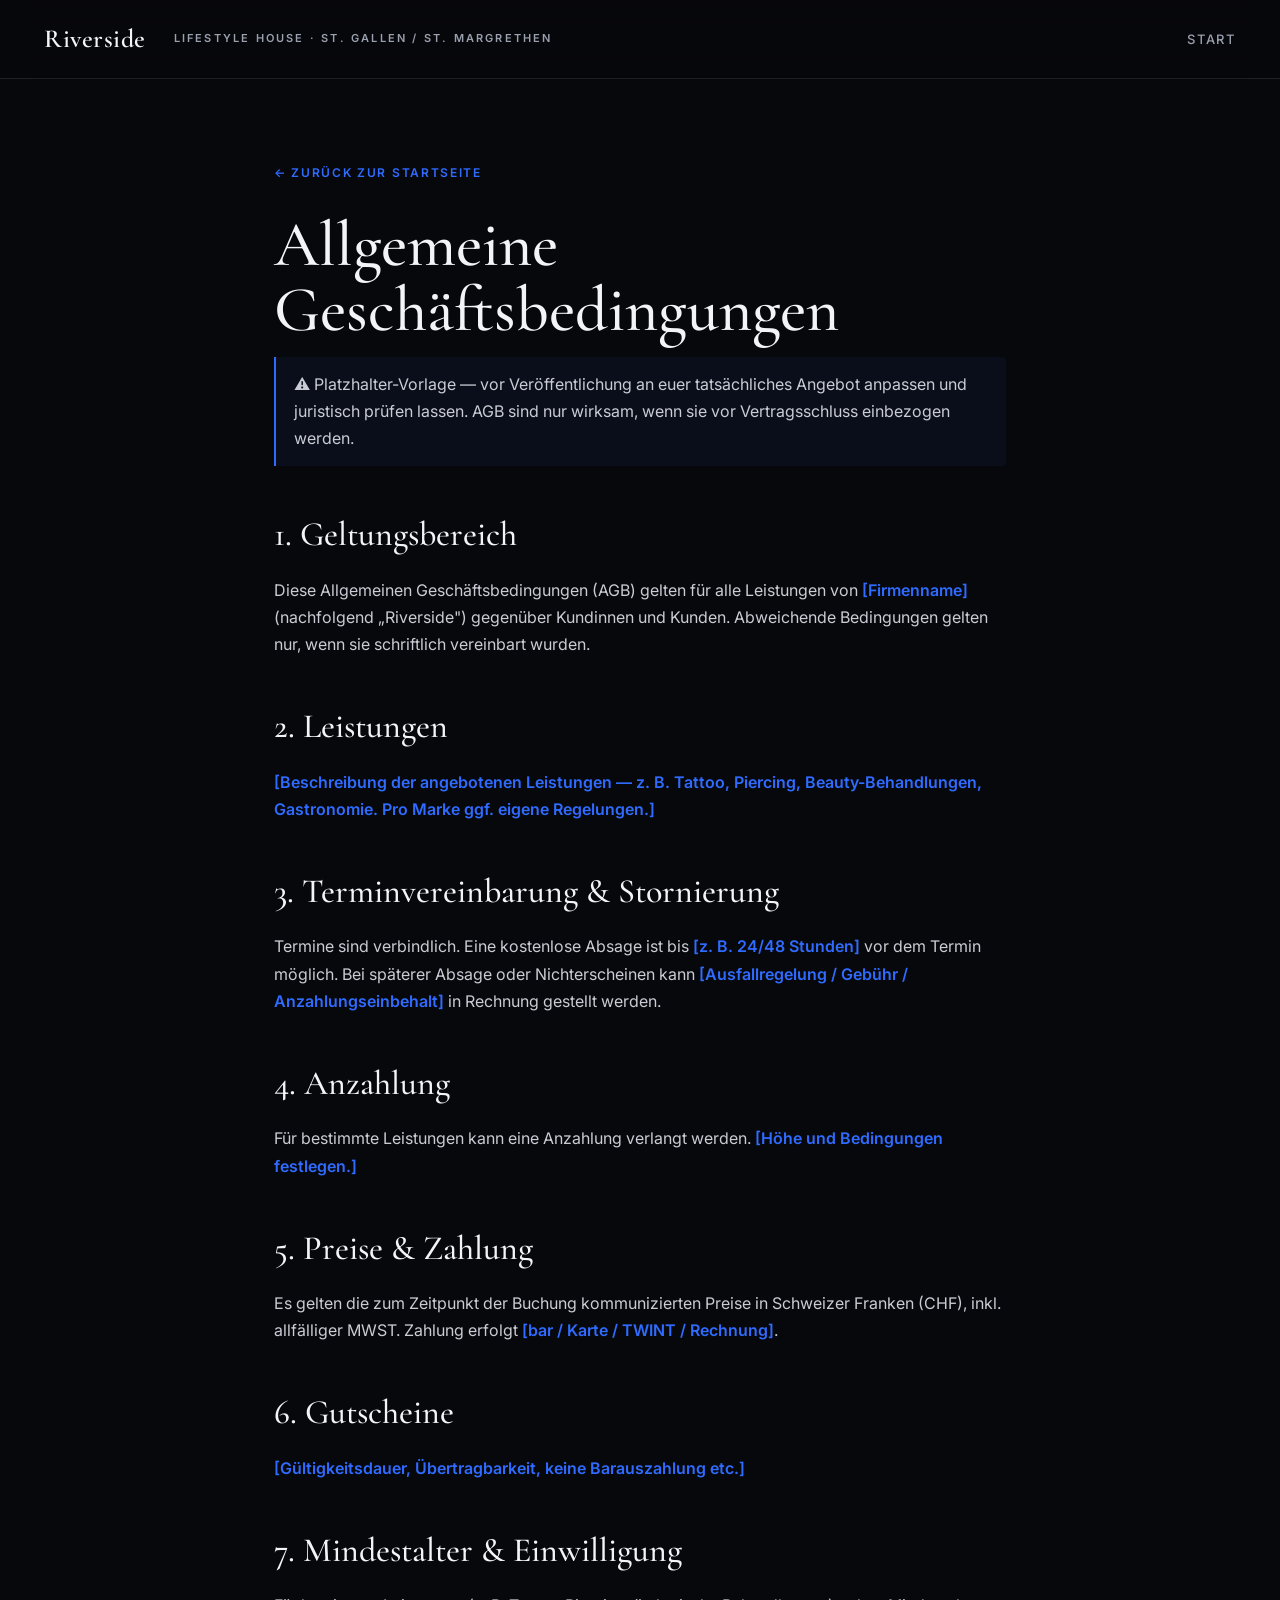
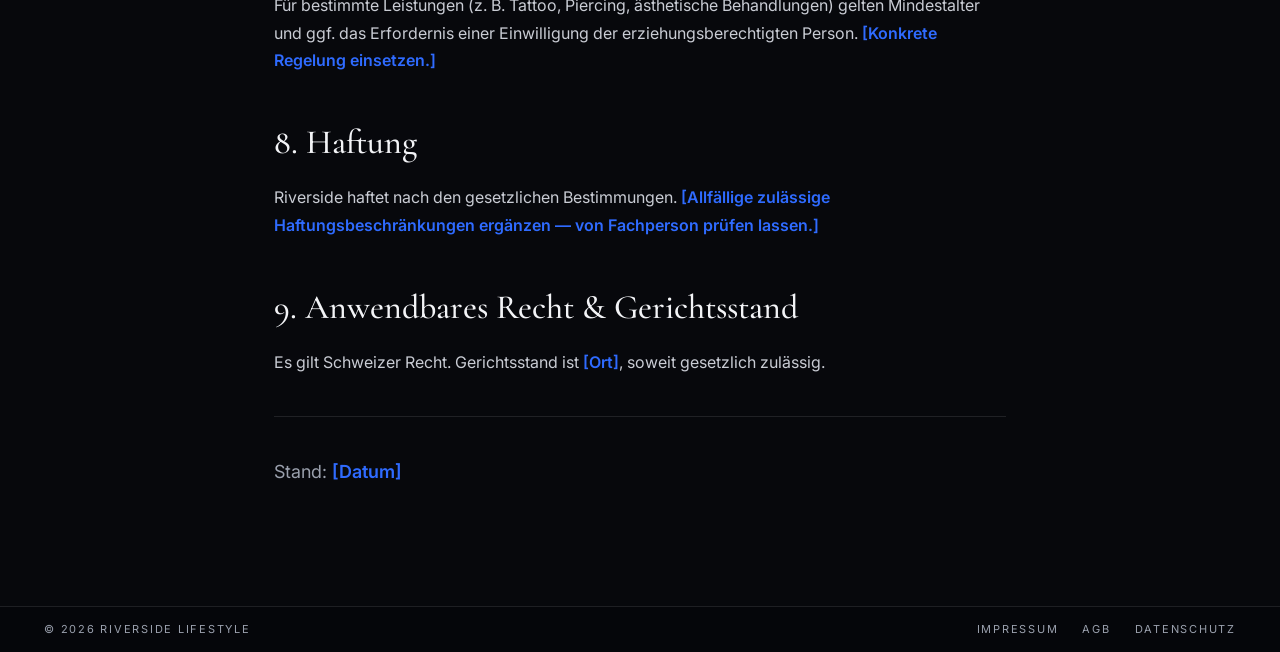
==== agb.html @ ca505436 "feat: Riverside Lifestyle hub portal with video panels and legal pages" ====
<!DOCTYPE html>
<html lang="de">
<head>
<meta charset="UTF-8">
<meta name="viewport" content="width=device-width, initial-scale=1.0">
<title>AGB — Riverside Lifestyle</title>
<meta name="robots" content="index,follow">
<link rel="icon" href="favicon.svg" type="image/svg+xml">
<link rel="preconnect" href="https://fonts.googleapis.com">
<link rel="preconnect" href="https://fonts.gstatic.com" crossorigin>
<link href="https://fonts.googleapis.com/css2?family=Cormorant+Garamond:ital,wght@0,400;0,500;0,600;1,500&family=Inter:wght@400;500;600&display=swap" rel="stylesheet">
<link rel="stylesheet" href="css/styles.css">
</head>
<body>

<nav class="nav">
  <div class="nav-in">
    <a class="brandmark" href="index.html">Riverside</a>
    <span class="nav-meta">Lifestyle House · St. Gallen / St. Margrethen</span>
    <div class="nav-links">
      <a href="index.html">Start</a>
    </div>
  </div>
</nav>

<main class="legal-page">
  <div class="legal-wrap">
    <a class="legal-back" href="index.html">← Zurück zur Startseite</a>
    <h1>Allgemeine Geschäftsbedingungen</h1>
    <p class="legal-note">⚠ Platzhalter-Vorlage — vor Veröffentlichung an euer tatsächliches Angebot anpassen und juristisch prüfen lassen. AGB sind nur wirksam, wenn sie vor Vertragsschluss einbezogen werden.</p>

    <h2>1. Geltungsbereich</h2>
    <p>Diese Allgemeinen Geschäftsbedingungen (AGB) gelten für alle Leistungen von <span class="todo">[Firmenname]</span> (nachfolgend „Riverside") gegenüber Kundinnen und Kunden. Abweichende Bedingungen gelten nur, wenn sie schriftlich vereinbart wurden.</p>

    <h2>2. Leistungen</h2>
    <p><span class="todo">[Beschreibung der angebotenen Leistungen — z. B. Tattoo, Piercing, Beauty-Behandlungen, Gastronomie. Pro Marke ggf. eigene Regelungen.]</span></p>

    <h2>3. Terminvereinbarung &amp; Stornierung</h2>
    <p>Termine sind verbindlich. Eine kostenlose Absage ist bis <span class="todo">[z. B. 24/48 Stunden]</span> vor dem Termin möglich. Bei späterer Absage oder Nichterscheinen kann <span class="todo">[Ausfallregelung / Gebühr / Anzahlungseinbehalt]</span> in Rechnung gestellt werden.</p>

    <h2>4. Anzahlung</h2>
    <p>Für bestimmte Leistungen kann eine Anzahlung verlangt werden. <span class="todo">[Höhe und Bedingungen festlegen.]</span></p>

    <h2>5. Preise &amp; Zahlung</h2>
    <p>Es gelten die zum Zeitpunkt der Buchung kommunizierten Preise in Schweizer Franken (CHF), inkl. allfälliger MWST. Zahlung erfolgt <span class="todo">[bar / Karte / TWINT / Rechnung]</span>.</p>

    <h2>6. Gutscheine</h2>
    <p><span class="todo">[Gültigkeitsdauer, Übertragbarkeit, keine Barauszahlung etc.]</span></p>

    <h2>7. Mindestalter &amp; Einwilligung</h2>
    <p>Für bestimmte Leistungen (z. B. Tattoo, Piercing, ästhetische Behandlungen) gelten Mindestalter und ggf. das Erfordernis einer Einwilligung der erziehungsberechtigten Person. <span class="todo">[Konkrete Regelung einsetzen.]</span></p>

    <h2>8. Haftung</h2>
    <p>Riverside haftet nach den gesetzlichen Bestimmungen. <span class="todo">[Allfällige zulässige Haftungsbeschränkungen ergänzen — von Fachperson prüfen lassen.]</span></p>

    <h2>9. Anwendbares Recht &amp; Gerichtsstand</h2>
    <p>Es gilt Schweizer Recht. Gerichtsstand ist <span class="todo">[Ort]</span>, soweit gesetzlich zulässig.</p>

    <div class="divider"></div>
    <p class="lead">Stand: <span class="todo">[Datum]</span></p>
  </div>
</main>

<footer class="legal-bar">
  <div class="legal-in">
    <span>© 2026 Riverside Lifestyle</span>
    <nav class="legal-links">
      <a href="impressum.html">Impressum</a>
      <a href="agb.html">AGB</a>
      <a href="datenschutz.html">Datenschutz</a>
    </nav>
  </div>
</footer>
</body>
</html>
---- css/styles.css ----
/* ============================================================
   Riverside Lifestyle — Hub Landing
   Light / Schwarz-Weiß-Blau · Cormorant Garamond + Inter
   ============================================================ */
:root{
  --bg:#07080c;
  --bg-soft:#0d1018;
  --ink:#f3f4f7;
  --muted:#9aa0ad;
  --blue:#2f6bff;
  --navy:#0a1426;
  --line:rgba(255,255,255,.10);
  --line-strong:rgba(255,255,255,.18);
  --serif:'Cormorant Garamond',Georgia,serif;
  --sans:'Inter',system-ui,-apple-system,sans-serif;
  --ease:cubic-bezier(.22,.61,.36,1);
  --nav-h:78px;
  --legal-h:46px;
  --cycle:4.2s;
}
*{margin:0;padding:0;box-sizing:border-box}
html{scroll-behavior:smooth;scroll-padding-top:var(--nav-h)}
body{background:var(--bg);color:var(--ink);font-family:var(--sans);font-size:17px;line-height:1.6;-webkit-font-smoothing:antialiased;overflow-x:hidden}
a{color:inherit;text-decoration:none}
.wrap{max-width:1280px;margin:0 auto;padding:0 44px}
.kicker{font-size:12px;font-weight:600;letter-spacing:.22em;text-transform:uppercase;color:var(--blue);display:inline-block}
.muted{color:var(--muted)}

/* reveal */
[data-reveal]{opacity:0;transform:translateY(22px);transition:opacity .6s var(--ease),transform .6s var(--ease)}
[data-reveal].in{opacity:1;transform:none}
[data-delay="1"]{transition-delay:.07s}
[data-delay="2"]{transition-delay:.14s}
[data-delay="3"]{transition-delay:.21s}
[data-delay="4"]{transition-delay:.28s}

/* buttons */
.btn{display:inline-flex;align-items:center;gap:9px;padding:15px 28px;font-size:13px;font-weight:600;letter-spacing:.12em;text-transform:uppercase;border-radius:2px;transition:.18s var(--ease)}
.btn-primary{background:var(--blue);color:#fff}
.btn-primary:hover{background:#1e5cff;transform:translateY(-2px);box-shadow:0 16px 44px rgba(47,107,255,.36)}

/* ===================== NAV ===================== */
.nav{position:fixed;top:0;left:0;right:0;z-index:60;background:rgba(7,8,12,.72);backdrop-filter:blur(16px);border-bottom:1px solid var(--line)}
.nav-in{display:flex;align-items:center;gap:28px;height:var(--nav-h);max-width:1280px;margin:0 auto;padding:0 44px}
.brandmark{font-family:var(--serif);font-size:26px;font-weight:600;letter-spacing:.02em}
.nav-meta{font-size:11px;font-weight:600;letter-spacing:.2em;text-transform:uppercase;color:var(--muted);margin-right:auto}
.nav-links{display:flex;gap:30px;font-size:13px;font-weight:500;letter-spacing:.14em;text-transform:uppercase}
.nav-links a{position:relative;padding:4px 0;color:var(--muted);transition:color .2s}
.nav-links a::after{content:"";position:absolute;left:0;bottom:0;height:1.5px;width:100%;background:var(--blue);transform:scaleX(0);transform-origin:left;transition:transform .2s var(--ease)}
.nav-links a:hover{color:var(--ink)}
.nav-links a:hover::after{transform:scaleX(1)}

/* ===================== HERO SPLIT ===================== */
.hero{position:relative;margin-top:var(--nav-h);height:calc(100vh - var(--nav-h) - var(--legal-h));min-height:520px;overflow:hidden}
.hero-overlay{position:absolute;top:0;left:0;right:0;z-index:12;pointer-events:none;padding:30px 44px 96px;background:linear-gradient(180deg,rgba(7,8,12,.9) 0%,rgba(7,8,12,.5) 48%,transparent 100%)}
.hero-overlay .kicker{margin-bottom:10px}
.hero-overlay h1{font-family:var(--serif);font-weight:500;font-size:clamp(30px,4vw,60px);line-height:1.02;letter-spacing:-.01em;max-width:920px}
.hero-overlay h1 em{font-style:italic;color:var(--blue)}

.panels{position:absolute;inset:0;display:flex;width:100%;height:100%}
/* feine Filmkörnung über allen Panels */
.panels::after{content:"";position:absolute;inset:0;z-index:6;pointer-events:none;opacity:.07;mix-blend-mode:overlay;background-image:url("data:image/svg+xml,%3Csvg xmlns='http://www.w3.org/2000/svg' width='160' height='160'%3E%3Cfilter id='n'%3E%3CfeTurbulence type='fractalNoise' baseFrequency='0.9' numOctaves='2'/%3E%3C/filter%3E%3Crect width='100%25' height='100%25' filter='url(%23n)'/%3E%3C/svg%3E")}

.panel{flex:1;position:relative;overflow:hidden;border-right:1px solid var(--line);display:flex;align-items:flex-end;padding:44px 38px;color:#fff;filter:saturate(.78) brightness(.58);transition:flex .8s var(--ease),filter .7s ease}
.panel:last-child{border-right:none}
.panel.is-active{flex:2.6;filter:none}

/* Video-Layer + animierter Gradient-Fallback */
.panel-media,.brand-media{position:absolute;inset:0;z-index:0;overflow:hidden}
.panel-media{background:linear-gradient(135deg,#1b2433,#0a1426)}
.panel-media video,.brand-media video{position:absolute;inset:0;width:100%;height:100%;object-fit:cover;transform:scale(1.06);transition:transform 7s ease}
.panel.is-active .panel-media video{transform:scale(1.15)}

.panel::after{content:"";position:absolute;inset:0;z-index:1;background:linear-gradient(180deg,rgba(7,8,12,.12) 0%,rgba(7,8,12,.34) 45%,rgba(7,8,12,.9) 100%);transition:background .5s}
.panel.is-active::after{background:linear-gradient(180deg,rgba(7,8,12,.04) 0%,rgba(7,8,12,.18) 50%,rgba(7,8,12,.82) 100%)}

.panel-num{display:block;font-family:var(--serif);font-size:17px;font-weight:500;letter-spacing:.04em;color:var(--blue);opacity:.8;margin-bottom:8px}
.panel.is-active .panel-num{opacity:1}

.panel-body{position:relative;z-index:3;width:100%}
.panel h2{font-family:var(--serif);font-size:clamp(28px,2.8vw,52px);font-weight:500;line-height:1;transition:font-size .55s var(--ease)}
.panel.is-active h2{font-size:clamp(40px,4.6vw,78px)}
.panel-sub{font-size:12.5px;letter-spacing:.18em;text-transform:uppercase;opacity:.85;margin-top:10px}
.panel-more{display:inline-flex;align-items:center;gap:9px;max-height:0;overflow:hidden;opacity:0;transform:translateY(10px);font-size:12px;font-weight:600;letter-spacing:.14em;text-transform:uppercase;color:#fff;transition:.45s var(--ease)}
.panel.is-active .panel-more{max-height:42px;margin-top:20px;opacity:1;transform:none}

/* Fortschrittsbalken des Auto-Wechsels */
.panel-progress{position:absolute;left:0;bottom:0;height:3px;width:100%;z-index:5;background:rgba(255,255,255,.1);opacity:0;transition:opacity .4s}
.panel.is-active .panel-progress{opacity:1}
.panel-progress span{display:block;height:100%;width:0;background:var(--blue)}
.panel.is-active .panel-progress span{width:100%;transition:width var(--cycle) linear}
.panels.is-paused .panel.is-active .panel-progress span{transition:none;width:30%}

.scroll-cue{display:flex;flex-direction:column;align-items:center;gap:10px;padding:18px 0;font-size:11px;letter-spacing:.2em;text-transform:uppercase;color:var(--muted)}
.scroll-cue .bar{width:1px;height:38px;background:linear-gradient(var(--blue),transparent)}

/* ===================== INTRO ===================== */
.intro{padding:120px 0;border-bottom:1px solid var(--line)}
.intro-grid{display:grid;grid-template-columns:1fr 1.4fr;gap:56px;align-items:start}
.intro-grid .kicker{grid-column:1}
.intro-h{font-family:var(--serif);font-weight:500;font-size:clamp(30px,3.4vw,46px);line-height:1.12;grid-column:2;grid-row:1}
.intro-p{grid-column:2;color:var(--muted);font-size:18px;max-width:620px}
.intro-p strong{color:var(--ink);font-weight:600}

/* ===================== BRAND SECTIONS ===================== */
.brand{padding:110px 0}
.brand--alt{background:var(--bg-soft)}
.brand-grid{display:grid;grid-template-columns:1.05fr 1fr;gap:64px;align-items:center}
.brand-media{position:relative;border-radius:8px;overflow:hidden;aspect-ratio:4/5;background:linear-gradient(135deg,#1b2433,#0a1426)}
.brand-media video{border-radius:8px}
.brand-media::after{content:"";position:absolute;inset:0;background:linear-gradient(180deg,rgba(10,20,38,0) 55%,rgba(10,20,38,.45));z-index:1}
.brand-badge{position:absolute;left:18px;bottom:16px;z-index:2;font-size:11px;font-weight:600;letter-spacing:.18em;text-transform:uppercase;color:#fff;background:rgba(10,20,38,.45);backdrop-filter:blur(6px);padding:7px 12px;border-radius:2px}
.brand-text h2{font-family:var(--serif);font-weight:500;font-size:clamp(32px,3.8vw,52px);line-height:1.04;margin:14px 0 18px}
.brand-text p{color:var(--muted);font-size:18px;max-width:480px}
.facts{list-style:none;margin:30px 0;border-top:1px solid var(--line)}
.facts li{display:grid;grid-template-columns:120px 1fr;gap:16px;padding:15px 0;border-bottom:1px solid var(--line);font-size:15px}
.facts li span{font-size:11px;font-weight:600;letter-spacing:.16em;text-transform:uppercase;color:var(--muted);padding-top:2px}

/* ===================== FAQ ===================== */
.faq{padding:120px 0;border-top:1px solid var(--line);background:var(--bg-soft)}
.faq-h{font-family:var(--serif);font-weight:500;font-size:clamp(32px,3.8vw,52px);margin:12px 0 40px}
.faq-list{max-width:860px}
.faq-list details{border-top:1px solid var(--line-strong)}
.faq-list details:last-child{border-bottom:1px solid var(--line-strong)}
.faq-list summary{list-style:none;cursor:pointer;padding:24px 0;font-family:var(--serif);font-size:24px;font-weight:500;display:flex;justify-content:space-between;align-items:center;gap:20px;transition:color .2s}
.faq-list summary::-webkit-details-marker{display:none}
.faq-list summary::after{content:"+";font-family:var(--sans);font-size:22px;color:var(--blue);transition:transform .25s var(--ease)}
.faq-list details[open] summary::after{transform:rotate(45deg)}
.faq-list summary:hover{color:var(--blue)}
.faq-list details p{padding:0 0 26px;color:var(--muted);font-size:17px;max-width:680px}

/* ===================== FOOTER ===================== */
.footer{background:var(--navy);color:#fff;padding:80px 0 30px}
.footer-grid{display:grid;grid-template-columns:1.6fr 1fr 1fr 1fr;gap:40px;padding-bottom:56px;border-bottom:1px solid rgba(255,255,255,.12)}
.footer-brand .brandmark{font-size:30px;color:#fff;display:block;margin-bottom:14px}
.footer-brand p{color:rgba(255,255,255,.6);font-size:15px}
.footer-col h3{font-size:11px;font-weight:600;letter-spacing:.18em;text-transform:uppercase;color:rgba(255,255,255,.5);margin-bottom:16px}
.footer-col a,.footer-col span{display:block;color:rgba(255,255,255,.82);font-size:15px;padding:5px 0;transition:color .2s}
.footer-col a:hover{color:var(--blue)}
.footer-base{display:flex;justify-content:space-between;padding-top:26px;font-size:12px;letter-spacing:.12em;text-transform:uppercase;color:rgba(255,255,255,.45)}

/* ===================== RESPONSIVE ===================== */
@media(max-width:920px){
  .wrap{padding:0 22px}
  .nav-in{padding:0 22px}
  .nav-meta,.nav-links a[href="#kontakt"]{display:none}
  .hero{height:auto;min-height:0}
  .hero-overlay{padding:22px 22px 70px}
  .panels{position:static;flex-direction:column;height:auto}
  .panel{flex:none;height:240px;border-right:none;border-bottom:1px solid var(--line)}
  .panel.is-active{flex:none;height:300px}
  .intro-grid{grid-template-columns:1fr;gap:18px}
  .intro-grid .kicker,.intro-h,.intro-p{grid-column:1}
  .intro-h{grid-row:auto}
  .brand-grid{grid-template-columns:1fr;gap:34px}
  .brand--alt .brand-grid .brand-media{order:-1}
  .footer-grid{grid-template-columns:1fr 1fr;gap:30px}
  .footer-base{flex-direction:column;gap:8px}
}
@media(prefers-reduced-motion:reduce){
  .panel-media{animation:none}
  .panel-media video{transition:none}
  [data-reveal]{opacity:1;transform:none;transition:none}
}

/* ===================== LEGAL BAR ===================== */
.legal-bar{height:var(--legal-h);display:flex;align-items:center;background:#05060a;border-top:1px solid var(--line)}
.legal-in{display:flex;justify-content:space-between;align-items:center;width:100%;max-width:1280px;margin:0 auto;padding:0 44px;font-size:11px;letter-spacing:.16em;text-transform:uppercase;color:var(--muted)}
.legal-links{display:flex;gap:24px}
.legal-links a{color:var(--muted);transition:color .2s}
.legal-links a:hover{color:var(--blue)}

/* ===================== LEGAL PAGES ===================== */
.legal-page{margin-top:var(--nav-h);min-height:calc(100vh - var(--nav-h));padding:80px 0 100px}
.legal-wrap{max-width:820px;margin:0 auto;padding:0 44px}
.legal-back{display:inline-flex;align-items:center;gap:8px;font-size:12px;font-weight:600;letter-spacing:.14em;text-transform:uppercase;color:var(--muted);margin-bottom:30px;transition:color .2s}
.legal-back:hover{color:var(--blue)}
.legal-page h1{font-family:var(--serif);font-weight:500;font-size:clamp(38px,5vw,64px);line-height:1.02;margin-bottom:14px}
.legal-page .lead{color:var(--muted);font-size:18px;margin-bottom:18px}
.legal-note{border-left:2px solid var(--blue);background:rgba(47,107,255,.06);padding:14px 18px;border-radius:0 4px 4px 0;color:var(--muted);font-size:14px;margin-bottom:48px}
.legal-page h2{font-family:var(--serif);font-weight:500;font-size:clamp(24px,3vw,34px);margin:42px 0 14px}
.legal-page h3{font-size:15px;font-weight:600;letter-spacing:.04em;margin:24px 0 8px}
.legal-page p,.legal-page li{color:#c9ccd4;font-size:16px;line-height:1.7}
.legal-page p{margin-bottom:14px}
.legal-page ul{margin:0 0 14px 0;padding-left:22px}
.legal-page li{margin-bottom:6px}
.legal-page a{color:var(--blue)}
.legal-page .todo{color:var(--blue);font-weight:600}
.legal-page .divider{height:1px;background:var(--line);margin:40px 0}

@media(max-width:920px){
  .legal-in{flex-direction:column;gap:8px;height:auto;padding:14px 22px;text-align:center}
  .legal-bar{height:auto}
  .legal-wrap{padding:0 22px}
}
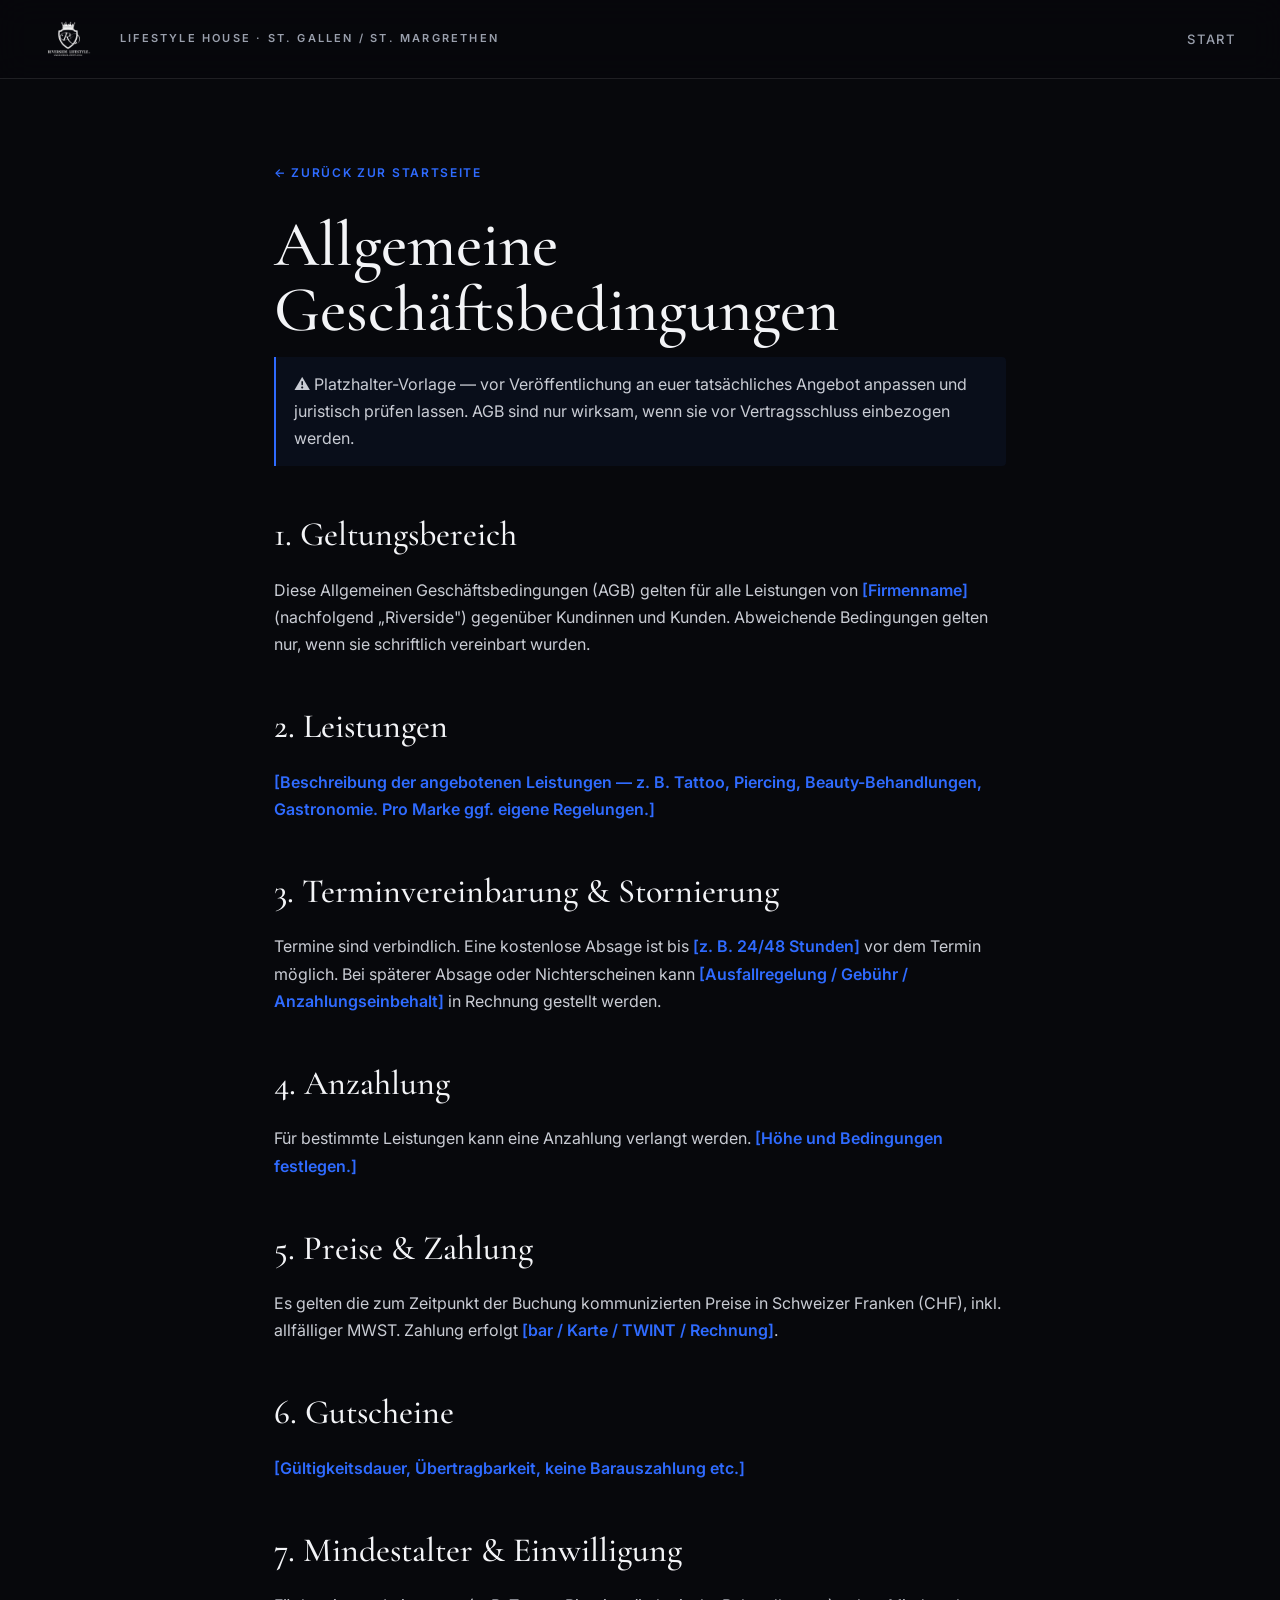
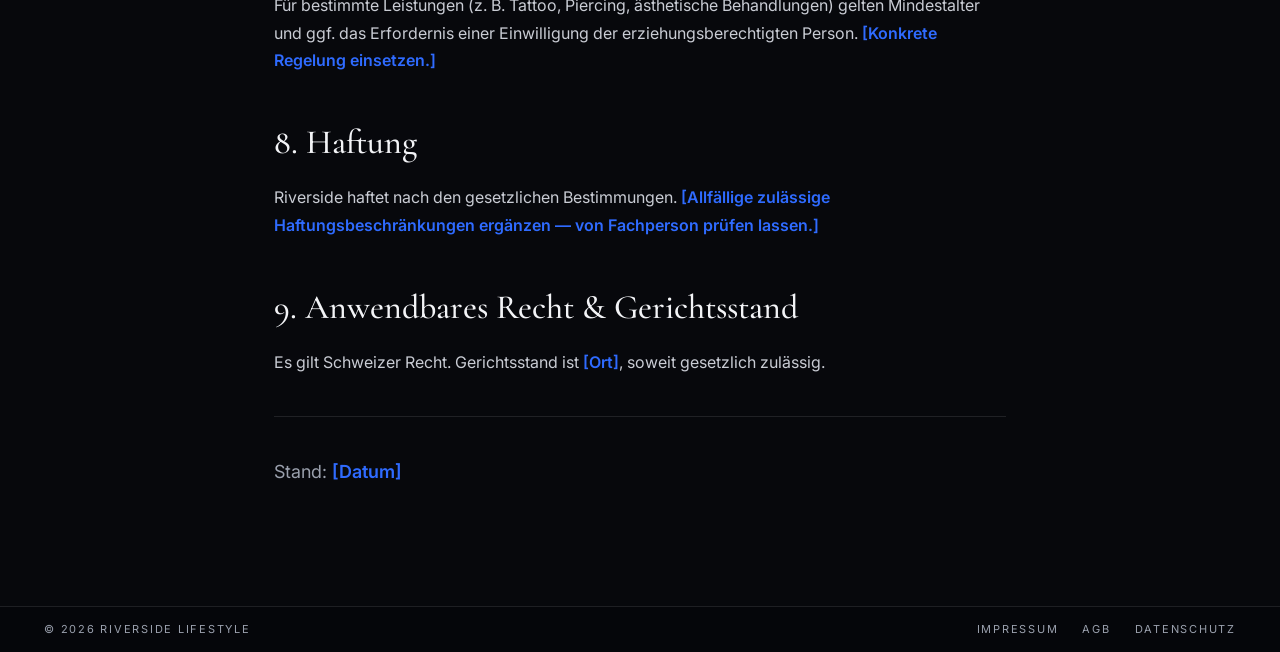
==== commit c65f3bc3: "feat: add Riverside crest logo in nav and as favicon" ====
--- a/agb.html
+++ b/agb.html
@@ -5,7 +5,7 @@
 <meta name="viewport" content="width=device-width, initial-scale=1.0">
 <title>AGB — Riverside Lifestyle</title>
 <meta name="robots" content="index,follow">
-<link rel="icon" href="favicon.svg" type="image/svg+xml">
+<link rel="icon" href="assets/brand/favicon.png" type="image/png">
 <link rel="preconnect" href="https://fonts.googleapis.com">
 <link rel="preconnect" href="https://fonts.gstatic.com" crossorigin>
 <link href="https://fonts.googleapis.com/css2?family=Cormorant+Garamond:ital,wght@0,400;0,500;0,600;1,500&family=Inter:wght@400;500;600&display=swap" rel="stylesheet">
@@ -15,7 +15,7 @@
 
 <nav class="nav">
   <div class="nav-in">
-    <a class="brandmark" href="index.html">Riverside</a>
+    <a class="brandmark" href="index.html"><img class="brandmark__logo" src="assets/brand/logo.png" alt="Riverside Lifestyle"></a>
     <span class="nav-meta">Lifestyle House · St. Gallen / St. Margrethen</span>
     <div class="nav-links">
       <a href="index.html">Start</a>
--- a/css/styles.css
+++ b/css/styles.css
@@ -42,7 +42,8 @@
 /* ===================== NAV ===================== */
 .nav{position:fixed;top:0;left:0;right:0;z-index:60;background:rgba(7,8,12,.72);backdrop-filter:blur(16px);border-bottom:1px solid var(--line)}
 .nav-in{display:flex;align-items:center;gap:28px;height:var(--nav-h);max-width:1280px;margin:0 auto;padding:0 44px}
-.brandmark{font-family:var(--serif);font-size:26px;font-weight:600;letter-spacing:.02em}
+.brandmark{display:inline-flex;align-items:center;gap:12px;font-family:var(--serif);font-size:26px;font-weight:600;letter-spacing:.02em}
+.brandmark__logo{height:48px;width:auto;display:block}
 .nav-meta{font-size:11px;font-weight:600;letter-spacing:.2em;text-transform:uppercase;color:var(--muted);margin-right:auto}
 .nav-links{display:flex;gap:30px;font-size:13px;font-weight:500;letter-spacing:.14em;text-transform:uppercase}
 .nav-links a{position:relative;padding:4px 0;color:var(--muted);transition:color .2s}
@@ -144,11 +145,12 @@
   .wrap{padding:0 22px}
   .nav-in{padding:0 22px}
   .nav-meta,.nav-links a[href="#kontakt"]{display:none}
-  .hero{height:auto;min-height:0}
-  .hero-overlay{padding:22px 22px 70px}
-  .panels{position:static;flex-direction:column;height:auto}
+  .hero{height:auto;min-height:0;display:flex;flex-direction:column}
+  .hero-overlay{position:static;order:-1;background:#07080c;padding:26px 22px 18px}
+  .hero-overlay h1{font-size:clamp(28px,7vw,42px);max-width:none}
+  .panels{position:static;order:0;flex-direction:column;height:auto}
   .panel{flex:none;height:240px;border-right:none;border-bottom:1px solid var(--line)}
-  .panel.is-active{flex:none;height:300px}
+  .panel.is-active{flex:none;height:320px}
   .intro-grid{grid-template-columns:1fr;gap:18px}
   .intro-grid .kicker,.intro-h,.intro-p{grid-column:1}
   .intro-h{grid-row:auto}
